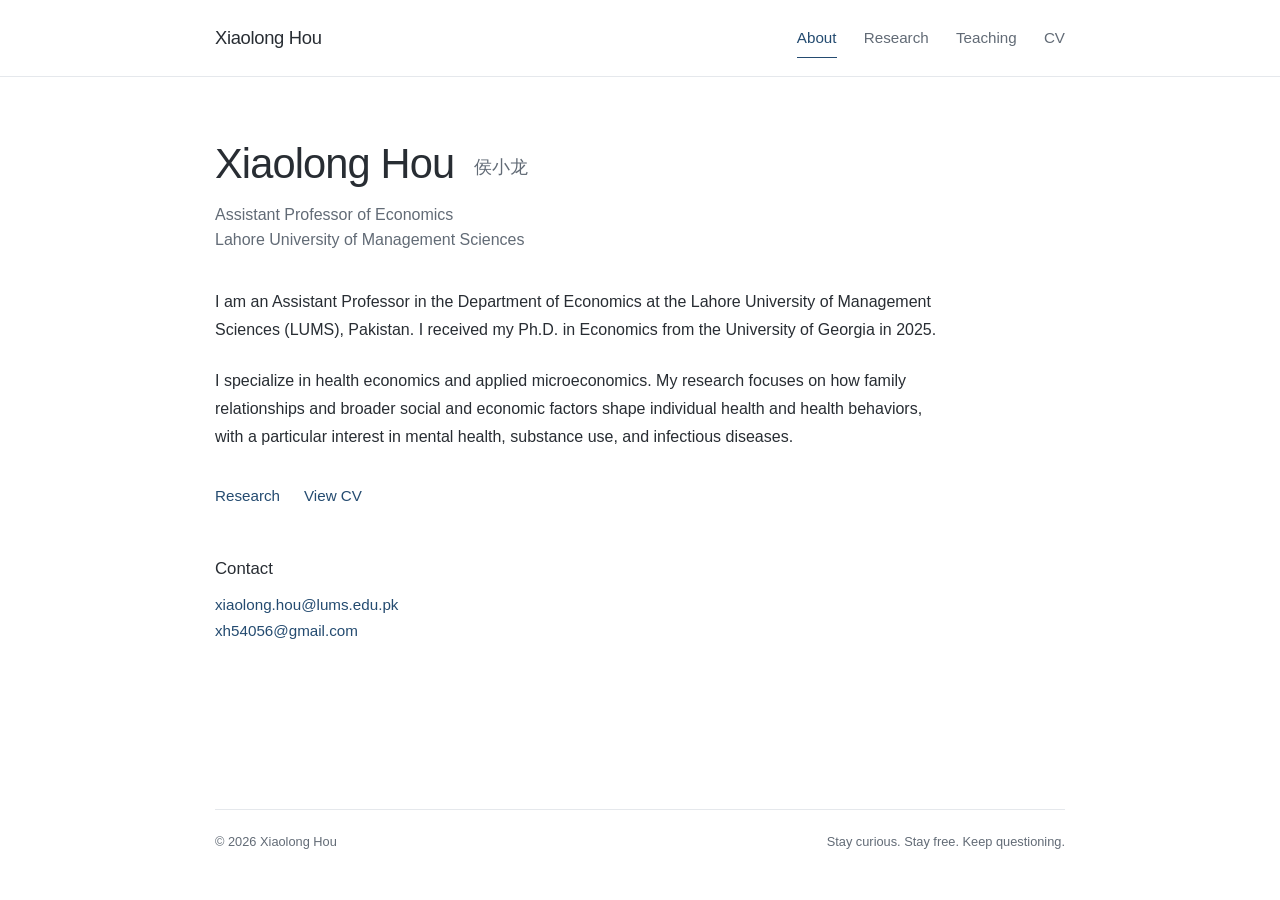
==== index.html @ 8ee2f8b4 "Build Xiaolong Hou’s academic website" ====
<!doctype html>
<html lang="en">
<head>
  <meta charset="utf-8">
  <meta name="viewport" content="width=device-width, initial-scale=1">
  <title>Xiaolong Hou | Economist</title>
  <meta name="description" content="Xiaolong Hou is an Assistant Professor of Economics at LUMS, specializing in health economics and applied microeconomics.">
  <meta name="theme-color" content="#244b70">
  <meta property="og:title" content="About · Xiaolong Hou">
  <meta property="og:description" content="Xiaolong Hou is an Assistant Professor of Economics at LUMS, specializing in health economics and applied microeconomics.">
  <meta property="og:type" content="website">
  <meta property="og:url" content="https://xiaolong-econ.github.io/">
  <link rel="canonical" href="https://xiaolong-econ.github.io/">
  <link rel="icon" href="favicon.svg" type="image/svg+xml">
  <link rel="stylesheet" href="style.css">
</head>
<body>
  <a class="skip-link" href="#main">Skip to content</a>
  <header class="site-header"><div class="header-inner"><a class="site-name" href="index.html">Xiaolong Hou</a><nav aria-label="Main navigation"><a href="index.html" aria-current="page">About</a><a href="research.html">Research</a><a href="teaching.html">Teaching</a><a href="cv.html">CV</a></nav></div></header>
  <main id="main"><div class="introduction"><h1>Xiaolong Hou <span class="chinese-name" lang="zh">侯小龙</span></h1><p class="affiliation">Assistant Professor of Economics<br>Lahore University of Management Sciences</p><div class="biography"><p>I am an Assistant Professor in the Department of Economics at the Lahore University of Management Sciences (LUMS), Pakistan. I received my Ph.D. in Economics from the University of Georgia in 2025.</p><p>I specialize in health economics and applied microeconomics. My research focuses on how family relationships and broader social and economic factors shape individual health and health behaviors, with a particular interest in mental health, substance use, and infectious diseases.</p></div><div class="contact"><a class="primary-link" href="research.html">Research</a><a href="https://drive.google.com/file/d/1KCq5QN32pjBqHBkf1d361Hj2jY85hS4-/view?usp=sharing">View CV</a></div><section class="contact-details" aria-labelledby="contact-title"><h2 id="contact-title">Contact</h2><p><a href="mailto:xiaolong.hou@lums.edu.pk">xiaolong.hou@lums.edu.pk</a><br><a href="mailto:xh54056@gmail.com">xh54056@gmail.com</a></p></section></div></main>
  <footer class="site-footer"><span>© 2026 Xiaolong Hou</span><span>Stay curious. Stay free. Keep questioning.</span></footer>
</body>
</html>
---- style.css ----
:root{color-scheme:light;--ink:#282d33;--muted:#626b76;--link:#244b70;--line:#e5e8ec;--paper:#fff;font-family:-apple-system,BlinkMacSystemFont,"Segoe UI",Roboto,"Helvetica Neue",Arial,sans-serif;font-size:16px}
*{box-sizing:border-box}body{margin:0;background:var(--paper);color:var(--ink);line-height:1.75}a{color:var(--link);text-decoration:none;text-underline-offset:4px}a:hover{text-decoration:underline}a:focus-visible,summary:focus-visible{outline:2px solid var(--link);outline-offset:5px}p{margin:0 0 1.25rem}h1,h2,h3,h4{line-height:1.4}h1{font-weight:400;font-size:2.6rem;letter-spacing:-.055rem;margin:0 0 .65rem}h2{font-size:1.35rem;font-weight:500;margin:0 0 1.4rem}h3,h4{font-size:1.05rem;font-weight:500;margin:0 0 .3rem}section{margin-top:3rem}main,.header-inner,.site-footer{width:min(850px,calc(100% - 64px));margin-inline:auto}.site-header{border-bottom:1px solid var(--line)}.header-inner{padding:1.2rem 0;display:flex;align-items:center;justify-content:space-between;gap:1.5rem;flex-wrap:wrap}.site-name{font-size:1.15rem;font-weight:500;color:var(--ink);letter-spacing:-.02rem}.site-header nav{display:flex;gap:1.7rem;flex-wrap:wrap}.site-header nav a{color:var(--muted);padding:.35rem 0;font-size:.95rem}.site-header nav a[aria-current="page"]{color:var(--link);box-shadow:0 1px var(--link)}main{padding:3.6rem 0 4.5rem;min-height:calc(100svh - 168px);overflow-wrap:anywhere}.introduction{max-width:735px}.chinese-name{display:inline-block;font-size:1.15rem;color:var(--muted);letter-spacing:0;margin-left:.6rem;vertical-align:middle}.affiliation{color:var(--muted);font-size:1rem;line-height:1.55;margin-bottom:2.2rem}.biography p{margin-bottom:1.4rem}.contact{display:flex;gap:1.5rem;flex-wrap:wrap;margin-top:2rem}.contact a{font-size:.95rem}.primary-link{font-weight:500}.contact-details{margin-top:3rem}.contact-details h2{font-size:1.05rem;margin-bottom:.7rem}.contact-details p{font-size:.95rem}.site-footer{padding:1.3rem 0 1.8rem;border-top:1px solid var(--line);display:flex;gap:1rem;justify-content:space-between;flex-wrap:wrap;color:var(--muted);font-size:.8rem}.page-intro{color:var(--muted);margin-bottom:2rem}.paper{margin-bottom:1.65rem;max-width:780px}.paper h3{font-size:1.025rem}.paper-authors,.paper-journal,.paper-links{font-size:.9rem;margin:.2rem 0;line-height:1.6}.paper-authors,.paper-journal{color:var(--muted)}.paper-journal{font-style:italic}.group-label{font-size:.9rem;color:var(--muted);margin:1.8rem 0 1.3rem}.institution{margin:1.75rem 0 1rem}.course,.award{margin-bottom:1.5rem}.course-meta{font-size:.9rem;color:var(--muted);margin:.3rem 0}.resource-links{display:flex;gap:.5rem 1.5rem;flex-wrap:wrap;font-size:.875rem;margin:.7rem 0}.ta-courses{margin:1.5rem 0}.ta-courses dt{font-weight:500;margin-top:1rem}.ta-courses dd{margin:0;color:var(--muted);font-size:.9rem}summary{color:var(--link);cursor:pointer;width:fit-content;padding:.35rem 0}.education{margin:0}.education>div{display:grid;grid-template-columns:minmax(0,1fr) auto;column-gap:1rem;padding:1.1rem 0;border-bottom:1px solid var(--line)}.education dt{font-weight:500}.education dd{margin:0}.degree-year{grid-column:2;grid-row:1;color:var(--muted);font-size:.95rem}.degree-school{grid-column:1 / -1;color:var(--muted);font-size:.9rem}.skip-link{position:absolute;left:1rem;top:-100px;background:var(--paper);padding:.5rem 1rem;border:1px solid var(--link);z-index:10}.skip-link:focus{top:1rem}
@media(max-width:600px){main,.header-inner,.site-footer{width:calc(100% - 40px)}.header-inner{gap:.4rem;padding:1rem 0}.site-header nav{gap:1.5rem;width:100%}.site-header nav a{padding:.6rem 0}main{padding:2.5rem 0 3.25rem}h1{font-size:2.1rem}.chinese-name{font-size:1rem;margin-left:.3rem}.site-footer{gap:.3rem}section{margin-top:2.5rem}.resource-links{display:block}.resource-links a{display:block;padding:.2rem 0}.contact-details a{overflow-wrap:anywhere}}
@media print{.site-header,.site-footer,.skip-link{display:none}main{width:100%;padding:0}a{color:inherit;text-decoration:underline}.paper,.course,.award,.education>div{break-inside:avoid}details{display:block}h2{break-after:avoid}}
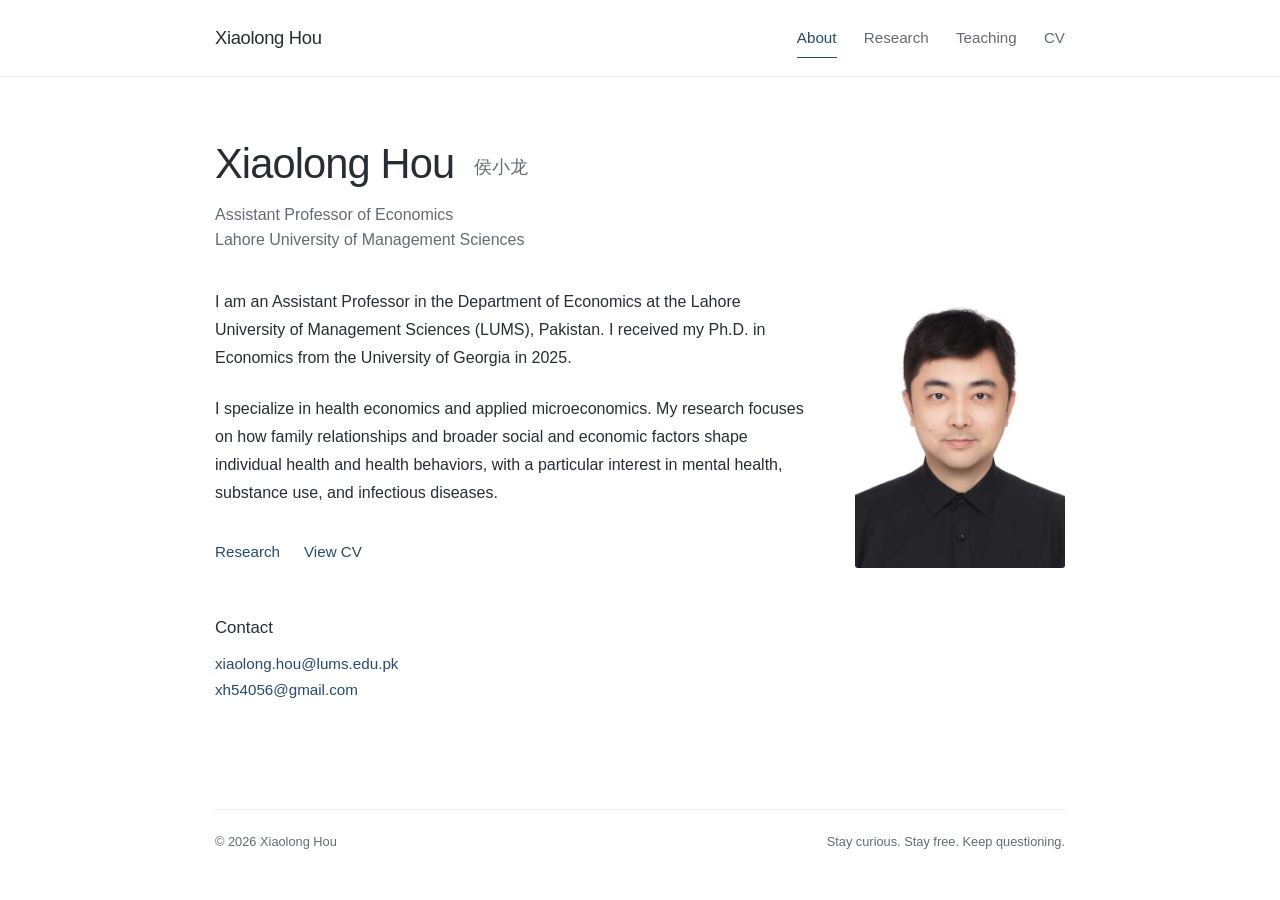
==== commit 14f9b058: "Add portrait and host CV on GitHub Pages" ====
--- a/index.html
+++ b/index.html
@@ -17,7 +17,24 @@
 <body>
   <a class="skip-link" href="#main">Skip to content</a>
   <header class="site-header"><div class="header-inner"><a class="site-name" href="index.html">Xiaolong Hou</a><nav aria-label="Main navigation"><a href="index.html" aria-current="page">About</a><a href="research.html">Research</a><a href="teaching.html">Teaching</a><a href="cv.html">CV</a></nav></div></header>
-  <main id="main"><div class="introduction"><h1>Xiaolong Hou <span class="chinese-name" lang="zh">侯小龙</span></h1><p class="affiliation">Assistant Professor of Economics<br>Lahore University of Management Sciences</p><div class="biography"><p>I am an Assistant Professor in the Department of Economics at the Lahore University of Management Sciences (LUMS), Pakistan. I received my Ph.D. in Economics from the University of Georgia in 2025.</p><p>I specialize in health economics and applied microeconomics. My research focuses on how family relationships and broader social and economic factors shape individual health and health behaviors, with a particular interest in mental health, substance use, and infectious diseases.</p></div><div class="contact"><a class="primary-link" href="research.html">Research</a><a href="https://drive.google.com/file/d/1KCq5QN32pjBqHBkf1d361Hj2jY85hS4-/view?usp=sharing">View CV</a></div><section class="contact-details" aria-labelledby="contact-title"><h2 id="contact-title">Contact</h2><p><a href="mailto:xiaolong.hou@lums.edu.pk">xiaolong.hou@lums.edu.pk</a><br><a href="mailto:xh54056@gmail.com">xh54056@gmail.com</a></p></section></div></main>
+  <main id="main">
+    <div class="introduction">
+      <h1>Xiaolong Hou <span class="chinese-name" lang="zh">侯小龙</span></h1>
+      <p class="affiliation">Assistant Professor of Economics<br>Lahore University of Management Sciences</p>
+      <div class="profile-layout">
+        <img class="profile-portrait" src="photo.jpeg" alt="Portrait of Xiaolong Hou" width="960" height="1280" fetchpriority="high">
+        <div class="biography">
+          <p>I am an Assistant Professor in the Department of Economics at the Lahore University of Management Sciences (LUMS), Pakistan. I received my Ph.D. in Economics from the University of Georgia in 2025.</p>
+          <p>I specialize in health economics and applied microeconomics. My research focuses on how family relationships and broader social and economic factors shape individual health and health behaviors, with a particular interest in mental health, substance use, and infectious diseases.</p>
+          <div class="contact"><a class="primary-link" href="research.html">Research</a><a href="CV.pdf">View CV</a></div>
+        </div>
+      </div>
+      <section class="contact-details" aria-labelledby="contact-title">
+        <h2 id="contact-title">Contact</h2>
+        <p><a href="mailto:xiaolong.hou@lums.edu.pk">xiaolong.hou@lums.edu.pk</a><br><a href="mailto:xh54056@gmail.com">xh54056@gmail.com</a></p>
+      </section>
+    </div>
+  </main>
   <footer class="site-footer"><span>© 2026 Xiaolong Hou</span><span>Stay curious. Stay free. Keep questioning.</span></footer>
 </body>
 </html>
--- a/style.css
+++ b/style.css
@@ -2,3 +2,11 @@
 *{box-sizing:border-box}body{margin:0;background:var(--paper);color:var(--ink);line-height:1.75}a{color:var(--link);text-decoration:none;text-underline-offset:4px}a:hover{text-decoration:underline}a:focus-visible,summary:focus-visible{outline:2px solid var(--link);outline-offset:5px}p{margin:0 0 1.25rem}h1,h2,h3,h4{line-height:1.4}h1{font-weight:400;font-size:2.6rem;letter-spacing:-.055rem;margin:0 0 .65rem}h2{font-size:1.35rem;font-weight:500;margin:0 0 1.4rem}h3,h4{font-size:1.05rem;font-weight:500;margin:0 0 .3rem}section{margin-top:3rem}main,.header-inner,.site-footer{width:min(850px,calc(100% - 64px));margin-inline:auto}.site-header{border-bottom:1px solid var(--line)}.header-inner{padding:1.2rem 0;display:flex;align-items:center;justify-content:space-between;gap:1.5rem;flex-wrap:wrap}.site-name{font-size:1.15rem;font-weight:500;color:var(--ink);letter-spacing:-.02rem}.site-header nav{display:flex;gap:1.7rem;flex-wrap:wrap}.site-header nav a{color:var(--muted);padding:.35rem 0;font-size:.95rem}.site-header nav a[aria-current="page"]{color:var(--link);box-shadow:0 1px var(--link)}main{padding:3.6rem 0 4.5rem;min-height:calc(100svh - 168px);overflow-wrap:anywhere}.introduction{max-width:735px}.chinese-name{display:inline-block;font-size:1.15rem;color:var(--muted);letter-spacing:0;margin-left:.6rem;vertical-align:middle}.affiliation{color:var(--muted);font-size:1rem;line-height:1.55;margin-bottom:2.2rem}.biography p{margin-bottom:1.4rem}.contact{display:flex;gap:1.5rem;flex-wrap:wrap;margin-top:2rem}.contact a{font-size:.95rem}.primary-link{font-weight:500}.contact-details{margin-top:3rem}.contact-details h2{font-size:1.05rem;margin-bottom:.7rem}.contact-details p{font-size:.95rem}.site-footer{padding:1.3rem 0 1.8rem;border-top:1px solid var(--line);display:flex;gap:1rem;justify-content:space-between;flex-wrap:wrap;color:var(--muted);font-size:.8rem}.page-intro{color:var(--muted);margin-bottom:2rem}.paper{margin-bottom:1.65rem;max-width:780px}.paper h3{font-size:1.025rem}.paper-authors,.paper-journal,.paper-links{font-size:.9rem;margin:.2rem 0;line-height:1.6}.paper-authors,.paper-journal{color:var(--muted)}.paper-journal{font-style:italic}.group-label{font-size:.9rem;color:var(--muted);margin:1.8rem 0 1.3rem}.institution{margin:1.75rem 0 1rem}.course,.award{margin-bottom:1.5rem}.course-meta{font-size:.9rem;color:var(--muted);margin:.3rem 0}.resource-links{display:flex;gap:.5rem 1.5rem;flex-wrap:wrap;font-size:.875rem;margin:.7rem 0}.ta-courses{margin:1.5rem 0}.ta-courses dt{font-weight:500;margin-top:1rem}.ta-courses dd{margin:0;color:var(--muted);font-size:.9rem}summary{color:var(--link);cursor:pointer;width:fit-content;padding:.35rem 0}.education{margin:0}.education>div{display:grid;grid-template-columns:minmax(0,1fr) auto;column-gap:1rem;padding:1.1rem 0;border-bottom:1px solid var(--line)}.education dt{font-weight:500}.education dd{margin:0}.degree-year{grid-column:2;grid-row:1;color:var(--muted);font-size:.95rem}.degree-school{grid-column:1 / -1;color:var(--muted);font-size:.9rem}.skip-link{position:absolute;left:1rem;top:-100px;background:var(--paper);padding:.5rem 1rem;border:1px solid var(--link);z-index:10}.skip-link:focus{top:1rem}
 @media(max-width:600px){main,.header-inner,.site-footer{width:calc(100% - 40px)}.header-inner{gap:.4rem;padding:1rem 0}.site-header nav{gap:1.5rem;width:100%}.site-header nav a{padding:.6rem 0}main{padding:2.5rem 0 3.25rem}h1{font-size:2.1rem}.chinese-name{font-size:1rem;margin-left:.3rem}.site-footer{gap:.3rem}section{margin-top:2.5rem}.resource-links{display:block}.resource-links a{display:block;padding:.2rem 0}.contact-details a{overflow-wrap:anywhere}}
 @media print{.site-header,.site-footer,.skip-link{display:none}main{width:100%;padding:0}a{color:inherit;text-decoration:underline}.paper,.course,.award,.education>div{break-inside:avoid}details{display:block}h2{break-after:avoid}}
+
+.introduction{max-width:none}
+.profile-layout{display:grid;grid-template-columns:minmax(0,1fr) 210px;gap:2.5rem;align-items:start}
+.profile-portrait{grid-column:2;grid-row:1;display:block;width:100%;height:auto;border-radius:3px}
+.profile-layout .biography{grid-column:1;grid-row:1}
+.profile-layout .biography>p:last-of-type{margin-bottom:0}
+@media(max-width:700px){.profile-layout{grid-template-columns:1fr;gap:1.75rem}.profile-portrait{grid-column:1;grid-row:1;width:140px}.profile-layout .biography{grid-column:1;grid-row:2}}
+@media print{.profile-portrait{width:150px}.profile-layout{grid-template-columns:minmax(0,1fr) 150px;gap:1.5rem}}
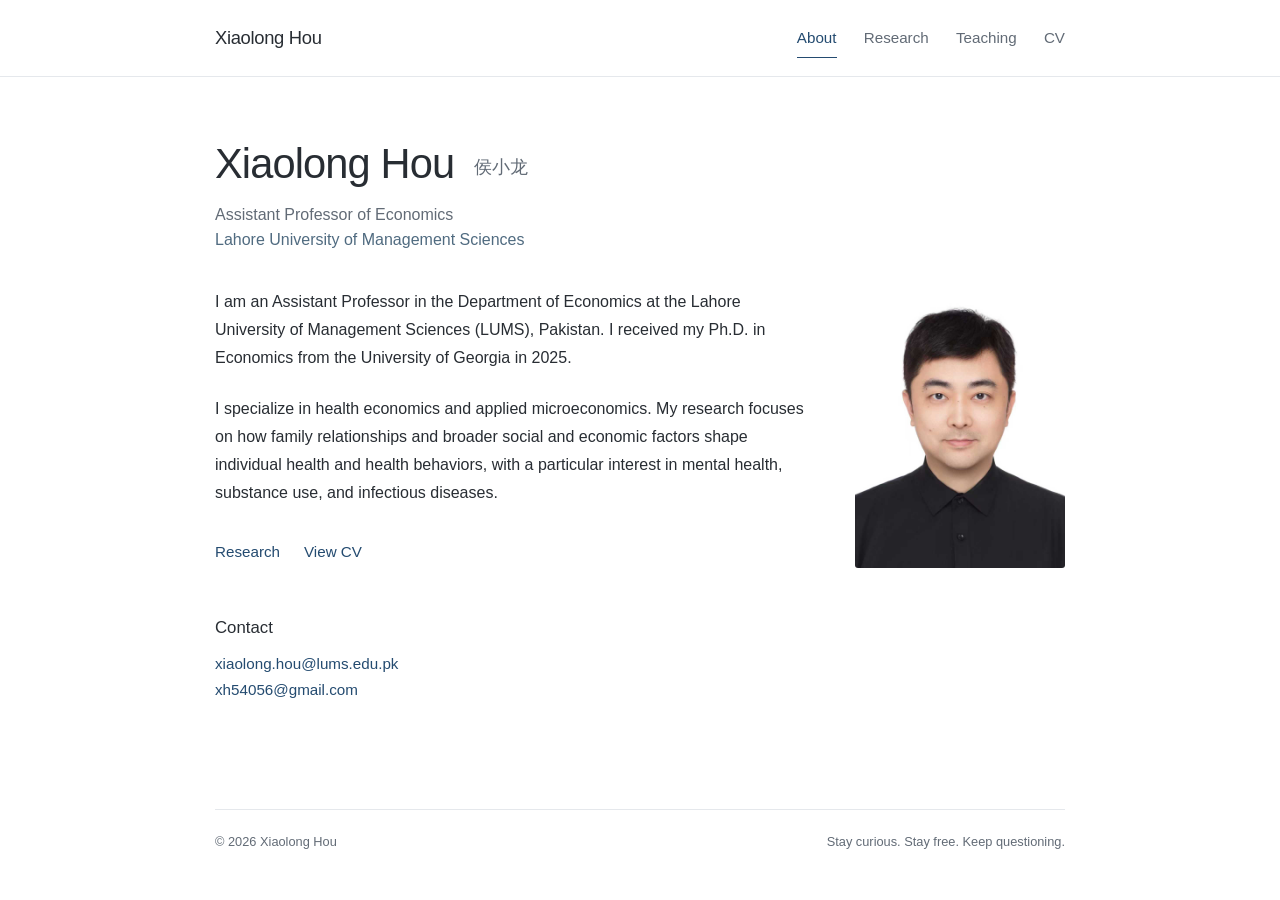
==== commit bee3f666: "Refine color hierarchy across the academic website" ====
--- a/index.html
+++ b/index.html
@@ -12,7 +12,7 @@
   <meta property="og:url" content="https://xiaolong-econ.github.io/">
   <link rel="canonical" href="https://xiaolong-econ.github.io/">
   <link rel="icon" href="favicon.svg" type="image/svg+xml">
-  <link rel="stylesheet" href="style.css">
+  <link rel="stylesheet" href="style.css?v=20261005-hierarchy">
 </head>
 <body>
   <a class="skip-link" href="#main">Skip to content</a>
@@ -20,7 +20,7 @@
   <main id="main">
     <div class="introduction">
       <h1>Xiaolong Hou <span class="chinese-name" lang="zh">侯小龙</span></h1>
-      <p class="affiliation">Assistant Professor of Economics<br>Lahore University of Management Sciences</p>
+      <p class="affiliation">Assistant Professor of Economics<br><span class="institution-name">Lahore University of Management Sciences</span></p>
       <div class="profile-layout">
         <img class="profile-portrait" src="photo.jpeg" alt="Portrait of Xiaolong Hou" width="960" height="1280" fetchpriority="high">
         <div class="biography">
--- a/style.css
+++ b/style.css
@@ -1,5 +1,5 @@
-:root{color-scheme:light;--ink:#282d33;--muted:#626b76;--link:#244b70;--line:#e5e8ec;--paper:#fff;font-family:-apple-system,BlinkMacSystemFont,"Segoe UI",Roboto,"Helvetica Neue",Arial,sans-serif;font-size:16px}
-*{box-sizing:border-box}body{margin:0;background:var(--paper);color:var(--ink);line-height:1.75}a{color:var(--link);text-decoration:none;text-underline-offset:4px}a:hover{text-decoration:underline}a:focus-visible,summary:focus-visible{outline:2px solid var(--link);outline-offset:5px}p{margin:0 0 1.25rem}h1,h2,h3,h4{line-height:1.4}h1{font-weight:400;font-size:2.6rem;letter-spacing:-.055rem;margin:0 0 .65rem}h2{font-size:1.35rem;font-weight:500;margin:0 0 1.4rem}h3,h4{font-size:1.05rem;font-weight:500;margin:0 0 .3rem}section{margin-top:3rem}main,.header-inner,.site-footer{width:min(850px,calc(100% - 64px));margin-inline:auto}.site-header{border-bottom:1px solid var(--line)}.header-inner{padding:1.2rem 0;display:flex;align-items:center;justify-content:space-between;gap:1.5rem;flex-wrap:wrap}.site-name{font-size:1.15rem;font-weight:500;color:var(--ink);letter-spacing:-.02rem}.site-header nav{display:flex;gap:1.7rem;flex-wrap:wrap}.site-header nav a{color:var(--muted);padding:.35rem 0;font-size:.95rem}.site-header nav a[aria-current="page"]{color:var(--link);box-shadow:0 1px var(--link)}main{padding:3.6rem 0 4.5rem;min-height:calc(100svh - 168px);overflow-wrap:anywhere}.introduction{max-width:735px}.chinese-name{display:inline-block;font-size:1.15rem;color:var(--muted);letter-spacing:0;margin-left:.6rem;vertical-align:middle}.affiliation{color:var(--muted);font-size:1rem;line-height:1.55;margin-bottom:2.2rem}.biography p{margin-bottom:1.4rem}.contact{display:flex;gap:1.5rem;flex-wrap:wrap;margin-top:2rem}.contact a{font-size:.95rem}.primary-link{font-weight:500}.contact-details{margin-top:3rem}.contact-details h2{font-size:1.05rem;margin-bottom:.7rem}.contact-details p{font-size:.95rem}.site-footer{padding:1.3rem 0 1.8rem;border-top:1px solid var(--line);display:flex;gap:1rem;justify-content:space-between;flex-wrap:wrap;color:var(--muted);font-size:.8rem}.page-intro{color:var(--muted);margin-bottom:2rem}.paper{margin-bottom:1.65rem;max-width:780px}.paper h3{font-size:1.025rem}.paper-authors,.paper-journal,.paper-links{font-size:.9rem;margin:.2rem 0;line-height:1.6}.paper-authors,.paper-journal{color:var(--muted)}.paper-journal{font-style:italic}.group-label{font-size:.9rem;color:var(--muted);margin:1.8rem 0 1.3rem}.institution{margin:1.75rem 0 1rem}.course,.award{margin-bottom:1.5rem}.course-meta{font-size:.9rem;color:var(--muted);margin:.3rem 0}.resource-links{display:flex;gap:.5rem 1.5rem;flex-wrap:wrap;font-size:.875rem;margin:.7rem 0}.ta-courses{margin:1.5rem 0}.ta-courses dt{font-weight:500;margin-top:1rem}.ta-courses dd{margin:0;color:var(--muted);font-size:.9rem}summary{color:var(--link);cursor:pointer;width:fit-content;padding:.35rem 0}.education{margin:0}.education>div{display:grid;grid-template-columns:minmax(0,1fr) auto;column-gap:1rem;padding:1.1rem 0;border-bottom:1px solid var(--line)}.education dt{font-weight:500}.education dd{margin:0}.degree-year{grid-column:2;grid-row:1;color:var(--muted);font-size:.95rem}.degree-school{grid-column:1 / -1;color:var(--muted);font-size:.9rem}.skip-link{position:absolute;left:1rem;top:-100px;background:var(--paper);padding:.5rem 1rem;border:1px solid var(--link);z-index:10}.skip-link:focus{top:1rem}
+:root{color-scheme:light;--ink:#282d33;--muted:#626b76;--link:#244b70;--context:#506b80;--line:#e5e8ec;--paper:#fff;font-family:-apple-system,BlinkMacSystemFont,"Segoe UI",Roboto,"Helvetica Neue",Arial,sans-serif;font-size:16px}
+*{box-sizing:border-box}body{margin:0;background:var(--paper);color:var(--ink);line-height:1.75}a{color:var(--link);text-decoration:none;text-underline-offset:4px}a:hover{text-decoration:underline}a:focus-visible,summary:focus-visible{outline:2px solid var(--link);outline-offset:5px}p{margin:0 0 1.25rem}h1,h2,h3,h4{line-height:1.4}h1{font-weight:400;font-size:2.6rem;letter-spacing:-.055rem;margin:0 0 .65rem}h2{font-size:1.35rem;font-weight:500;margin:0 0 1.4rem}h3,h4{font-size:1.05rem;font-weight:500;margin:0 0 .3rem}section{margin-top:3rem}main,.header-inner,.site-footer{width:min(850px,calc(100% - 64px));margin-inline:auto}.site-header{border-bottom:1px solid var(--line)}.header-inner{padding:1.2rem 0;display:flex;align-items:center;justify-content:space-between;gap:1.5rem;flex-wrap:wrap}.site-name{font-size:1.15rem;font-weight:500;color:var(--ink);letter-spacing:-.02rem}.site-header nav{display:flex;gap:1.7rem;flex-wrap:wrap}.site-header nav a{color:var(--muted);padding:.35rem 0;font-size:.95rem}.site-header nav a[aria-current="page"]{color:var(--link);box-shadow:0 1px var(--link)}main{padding:3.6rem 0 4.5rem;min-height:calc(100svh - 168px);overflow-wrap:anywhere}.introduction{max-width:735px}.chinese-name{display:inline-block;font-size:1.15rem;color:var(--muted);letter-spacing:0;margin-left:.6rem;vertical-align:middle}.affiliation{color:var(--muted);font-size:1rem;line-height:1.55;margin-bottom:2.2rem}.biography p{margin-bottom:1.4rem}.contact{display:flex;gap:1.5rem;flex-wrap:wrap;margin-top:2rem}.contact a{font-size:.95rem}.primary-link{font-weight:500}.contact-details{margin-top:3rem}.contact-details h2{font-size:1.05rem;margin-bottom:.7rem}.contact-details p{font-size:.95rem}.site-footer{padding:1.3rem 0 1.8rem;border-top:1px solid var(--line);display:flex;gap:1rem;justify-content:space-between;flex-wrap:wrap;color:var(--muted);font-size:.8rem}.page-intro{color:var(--muted);margin-bottom:2rem}.paper{margin-bottom:1.65rem;max-width:780px}.paper h3{font-size:1.025rem}.paper-authors,.paper-journal,.paper-links{font-size:.9rem;margin:.2rem 0;line-height:1.6}.paper-authors,.paper-journal{color:var(--muted)}.paper-journal{font-style:italic;color:var(--context)}.group-label{font-size:.9rem;color:var(--context);margin:1.8rem 0 1.3rem}.institution{margin:1.75rem 0 1rem;color:var(--context)}.institution-name{color:var(--context)}.course,.award{margin-bottom:1.5rem}.course-meta{font-size:.9rem;color:var(--muted);margin:.3rem 0}.resource-links{display:flex;gap:.5rem 1.5rem;flex-wrap:wrap;font-size:.875rem;margin:.7rem 0}.ta-courses{margin:1.5rem 0}.ta-courses dt{font-weight:500;margin-top:1rem}.ta-courses dd{margin:0;color:var(--muted);font-size:.9rem}summary{color:var(--link);cursor:pointer;width:fit-content;padding:.35rem 0}.education{margin:0}.education>div{display:grid;grid-template-columns:minmax(0,1fr) auto;column-gap:1rem;padding:1.1rem 0;border-bottom:1px solid var(--line)}.education dt{font-weight:500}.education dd{margin:0}.degree-year{grid-column:2;grid-row:1;color:var(--muted);font-size:.95rem}.degree-school{grid-column:1 / -1;color:var(--context);font-size:.9rem}.skip-link{position:absolute;left:1rem;top:-100px;background:var(--paper);padding:.5rem 1rem;border:1px solid var(--link);z-index:10}.skip-link:focus{top:1rem}
 @media(max-width:600px){main,.header-inner,.site-footer{width:calc(100% - 40px)}.header-inner{gap:.4rem;padding:1rem 0}.site-header nav{gap:1.5rem;width:100%}.site-header nav a{padding:.6rem 0}main{padding:2.5rem 0 3.25rem}h1{font-size:2.1rem}.chinese-name{font-size:1rem;margin-left:.3rem}.site-footer{gap:.3rem}section{margin-top:2.5rem}.resource-links{display:block}.resource-links a{display:block;padding:.2rem 0}.contact-details a{overflow-wrap:anywhere}}
 @media print{.site-header,.site-footer,.skip-link{display:none}main{width:100%;padding:0}a{color:inherit;text-decoration:underline}.paper,.course,.award,.education>div{break-inside:avoid}details{display:block}h2{break-after:avoid}}
 
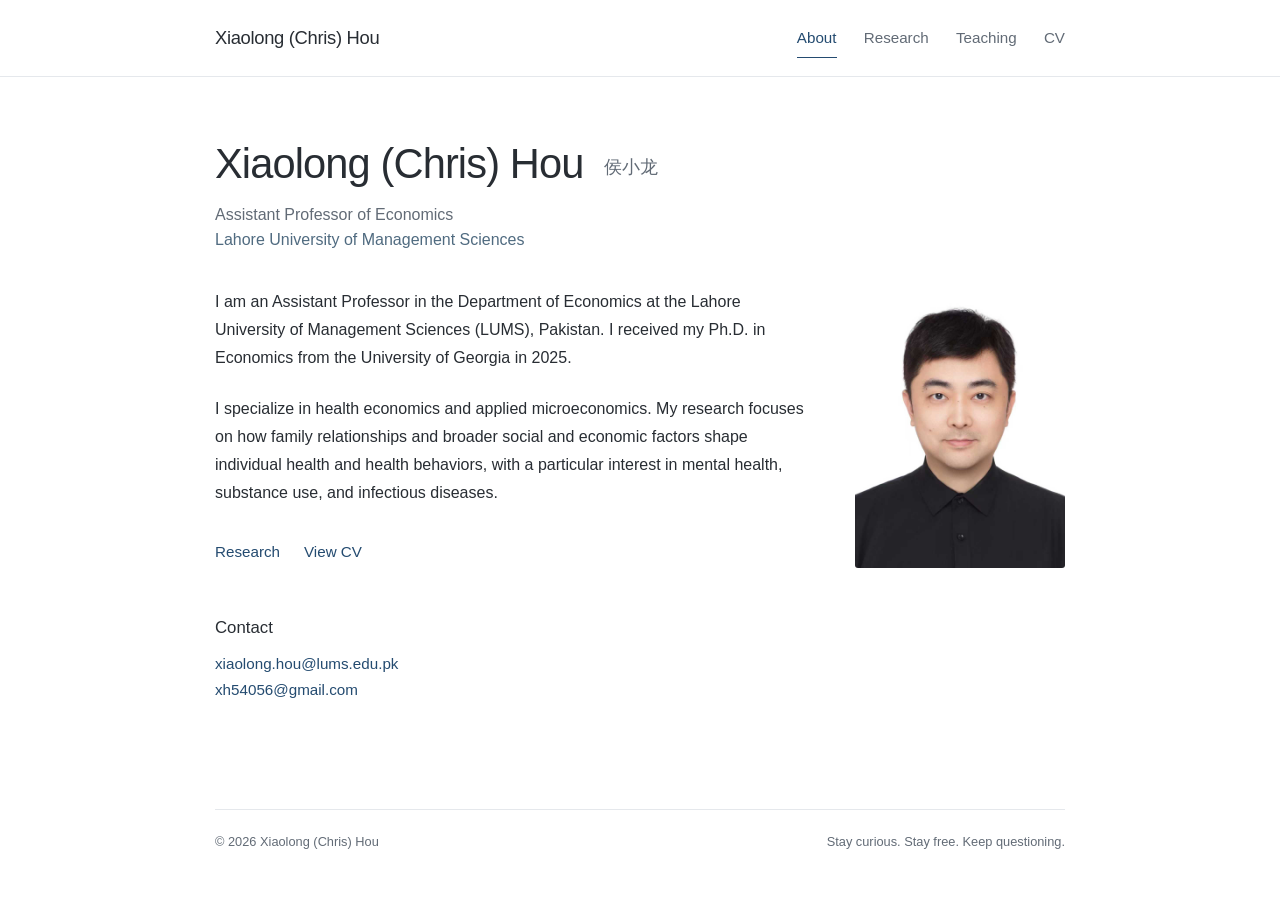
==== commit a0d9373b: "Update website name to Xiaolong (Chris) Hou" ====
--- a/index.html
+++ b/index.html
@@ -3,11 +3,11 @@
 <head>
   <meta charset="utf-8">
   <meta name="viewport" content="width=device-width, initial-scale=1">
-  <title>Xiaolong Hou | Economist</title>
-  <meta name="description" content="Xiaolong Hou is an Assistant Professor of Economics at LUMS, specializing in health economics and applied microeconomics.">
+  <title>Xiaolong (Chris) Hou | Economist</title>
+  <meta name="description" content="Xiaolong (Chris) Hou is an Assistant Professor of Economics at LUMS, specializing in health economics and applied microeconomics.">
   <meta name="theme-color" content="#244b70">
-  <meta property="og:title" content="About · Xiaolong Hou">
-  <meta property="og:description" content="Xiaolong Hou is an Assistant Professor of Economics at LUMS, specializing in health economics and applied microeconomics.">
+  <meta property="og:title" content="About · Xiaolong (Chris) Hou">
+  <meta property="og:description" content="Xiaolong (Chris) Hou is an Assistant Professor of Economics at LUMS, specializing in health economics and applied microeconomics.">
   <meta property="og:type" content="website">
   <meta property="og:url" content="https://xiaolong-econ.github.io/">
   <link rel="canonical" href="https://xiaolong-econ.github.io/">
@@ -16,13 +16,13 @@
 </head>
 <body>
   <a class="skip-link" href="#main">Skip to content</a>
-  <header class="site-header"><div class="header-inner"><a class="site-name" href="index.html">Xiaolong Hou</a><nav aria-label="Main navigation"><a href="index.html" aria-current="page">About</a><a href="research.html">Research</a><a href="teaching.html">Teaching</a><a href="cv.html">CV</a></nav></div></header>
+  <header class="site-header"><div class="header-inner"><a class="site-name" href="index.html">Xiaolong (Chris) Hou</a><nav aria-label="Main navigation"><a href="index.html" aria-current="page">About</a><a href="research.html">Research</a><a href="teaching.html">Teaching</a><a href="cv.html">CV</a></nav></div></header>
   <main id="main">
     <div class="introduction">
-      <h1>Xiaolong Hou <span class="chinese-name" lang="zh">侯小龙</span></h1>
+      <h1>Xiaolong (Chris) Hou <span class="chinese-name" lang="zh">侯小龙</span></h1>
       <p class="affiliation">Assistant Professor of Economics<br><span class="institution-name">Lahore University of Management Sciences</span></p>
       <div class="profile-layout">
-        <img class="profile-portrait" src="photo.jpeg" alt="Portrait of Xiaolong Hou" width="960" height="1280" fetchpriority="high">
+        <img class="profile-portrait" src="photo.jpeg" alt="Portrait of Xiaolong (Chris) Hou" width="960" height="1280" fetchpriority="high">
         <div class="biography">
           <p>I am an Assistant Professor in the Department of Economics at the Lahore University of Management Sciences (LUMS), Pakistan. I received my Ph.D. in Economics from the University of Georgia in 2025.</p>
           <p>I specialize in health economics and applied microeconomics. My research focuses on how family relationships and broader social and economic factors shape individual health and health behaviors, with a particular interest in mental health, substance use, and infectious diseases.</p>
@@ -35,6 +35,6 @@
       </section>
     </div>
   </main>
-  <footer class="site-footer"><span>© 2026 Xiaolong Hou</span><span>Stay curious. Stay free. Keep questioning.</span></footer>
+  <footer class="site-footer"><span>© 2026 Xiaolong (Chris) Hou</span><span>Stay curious. Stay free. Keep questioning.</span></footer>
 </body>
 </html>
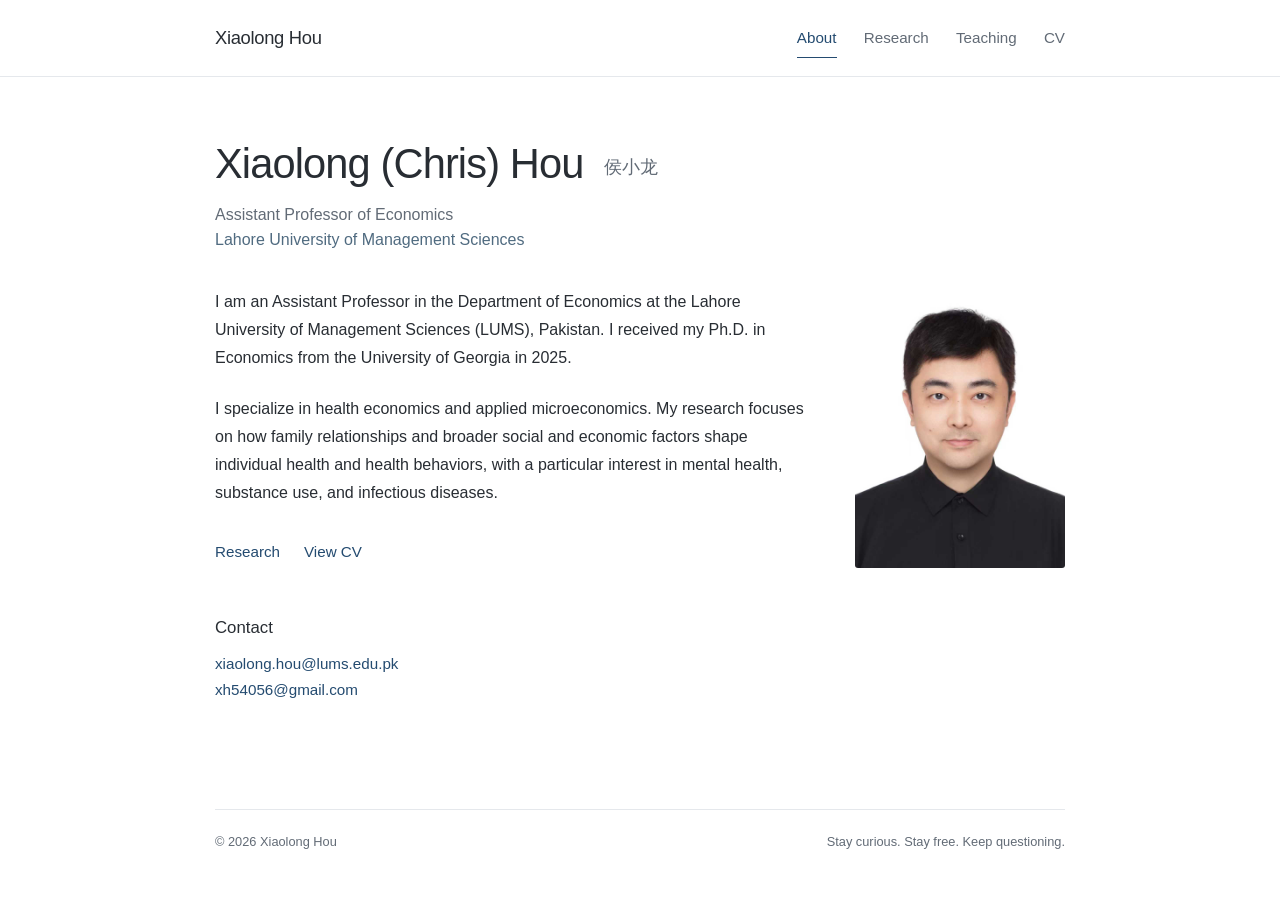
==== commit ce078bfc: "Limit Chris to the homepage name heading" ====
--- a/index.html
+++ b/index.html
@@ -3,11 +3,11 @@
 <head>
   <meta charset="utf-8">
   <meta name="viewport" content="width=device-width, initial-scale=1">
-  <title>Xiaolong (Chris) Hou | Economist</title>
-  <meta name="description" content="Xiaolong (Chris) Hou is an Assistant Professor of Economics at LUMS, specializing in health economics and applied microeconomics.">
+  <title>Xiaolong Hou | Economist</title>
+  <meta name="description" content="Xiaolong Hou is an Assistant Professor of Economics at LUMS, specializing in health economics and applied microeconomics.">
   <meta name="theme-color" content="#244b70">
-  <meta property="og:title" content="About · Xiaolong (Chris) Hou">
-  <meta property="og:description" content="Xiaolong (Chris) Hou is an Assistant Professor of Economics at LUMS, specializing in health economics and applied microeconomics.">
+  <meta property="og:title" content="About · Xiaolong Hou">
+  <meta property="og:description" content="Xiaolong Hou is an Assistant Professor of Economics at LUMS, specializing in health economics and applied microeconomics.">
   <meta property="og:type" content="website">
   <meta property="og:url" content="https://xiaolong-econ.github.io/">
   <link rel="canonical" href="https://xiaolong-econ.github.io/">
@@ -16,13 +16,13 @@
 </head>
 <body>
   <a class="skip-link" href="#main">Skip to content</a>
-  <header class="site-header"><div class="header-inner"><a class="site-name" href="index.html">Xiaolong (Chris) Hou</a><nav aria-label="Main navigation"><a href="index.html" aria-current="page">About</a><a href="research.html">Research</a><a href="teaching.html">Teaching</a><a href="cv.html">CV</a></nav></div></header>
+  <header class="site-header"><div class="header-inner"><a class="site-name" href="index.html">Xiaolong Hou</a><nav aria-label="Main navigation"><a href="index.html" aria-current="page">About</a><a href="research.html">Research</a><a href="teaching.html">Teaching</a><a href="cv.html">CV</a></nav></div></header>
   <main id="main">
     <div class="introduction">
       <h1>Xiaolong (Chris) Hou <span class="chinese-name" lang="zh">侯小龙</span></h1>
       <p class="affiliation">Assistant Professor of Economics<br><span class="institution-name">Lahore University of Management Sciences</span></p>
       <div class="profile-layout">
-        <img class="profile-portrait" src="photo.jpeg" alt="Portrait of Xiaolong (Chris) Hou" width="960" height="1280" fetchpriority="high">
+        <img class="profile-portrait" src="photo.jpeg" alt="Portrait of Xiaolong Hou" width="960" height="1280" fetchpriority="high">
         <div class="biography">
           <p>I am an Assistant Professor in the Department of Economics at the Lahore University of Management Sciences (LUMS), Pakistan. I received my Ph.D. in Economics from the University of Georgia in 2025.</p>
           <p>I specialize in health economics and applied microeconomics. My research focuses on how family relationships and broader social and economic factors shape individual health and health behaviors, with a particular interest in mental health, substance use, and infectious diseases.</p>
@@ -35,6 +35,6 @@
       </section>
     </div>
   </main>
-  <footer class="site-footer"><span>© 2026 Xiaolong (Chris) Hou</span><span>Stay curious. Stay free. Keep questioning.</span></footer>
+  <footer class="site-footer"><span>© 2026 Xiaolong Hou</span><span>Stay curious. Stay free. Keep questioning.</span></footer>
 </body>
 </html>
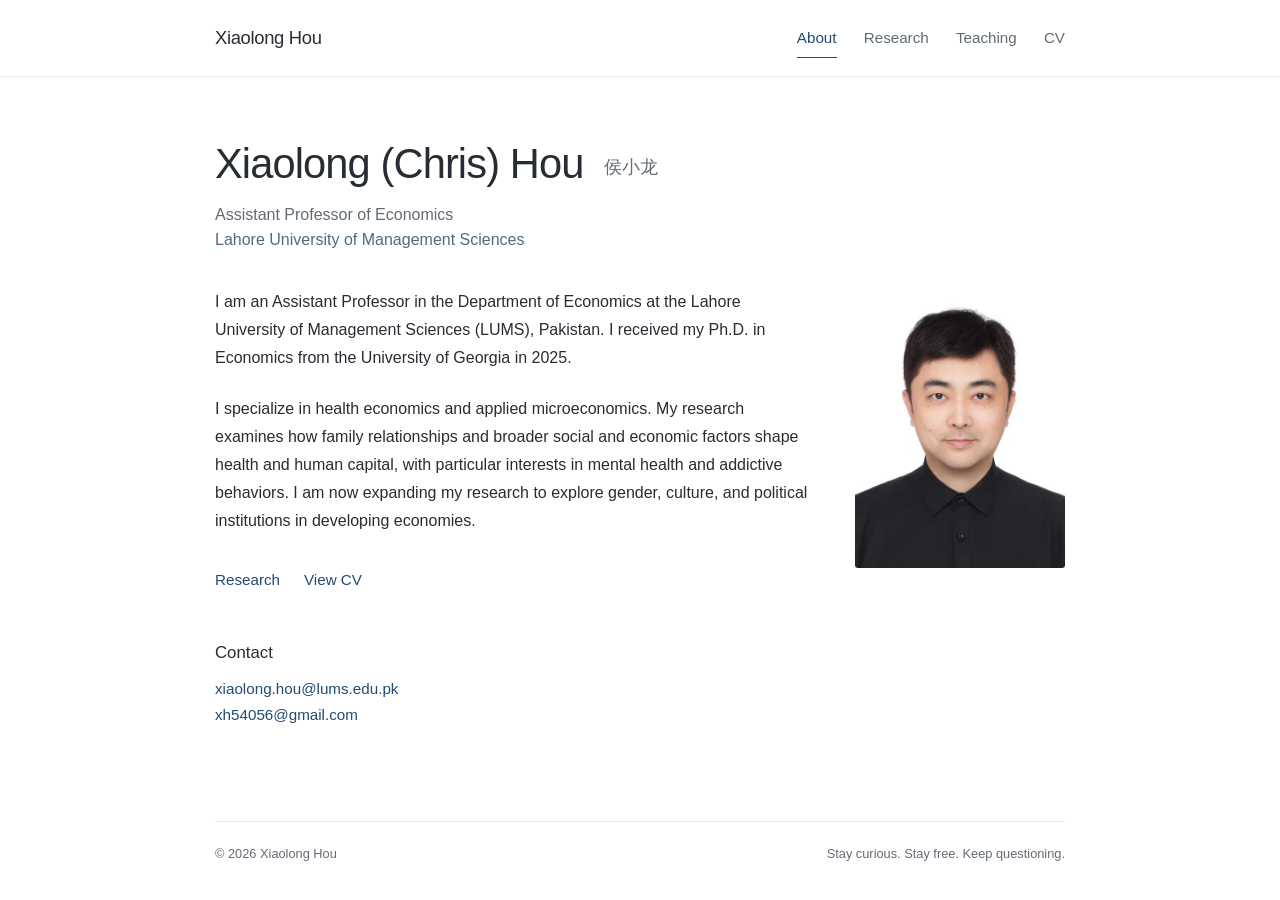
==== commit 880ef83d: "Update homepage research introduction" ====
--- a/index.html
+++ b/index.html
@@ -25,7 +25,7 @@
         <img class="profile-portrait" src="photo.jpeg" alt="Portrait of Xiaolong Hou" width="960" height="1280" fetchpriority="high">
         <div class="biography">
           <p>I am an Assistant Professor in the Department of Economics at the Lahore University of Management Sciences (LUMS), Pakistan. I received my Ph.D. in Economics from the University of Georgia in 2025.</p>
-          <p>I specialize in health economics and applied microeconomics. My research focuses on how family relationships and broader social and economic factors shape individual health and health behaviors, with a particular interest in mental health, substance use, and infectious diseases.</p>
+          <p>I specialize in health economics and applied microeconomics. My research examines how family relationships and broader social and economic factors shape health and human capital, with particular interests in mental health and addictive behaviors. I am now expanding my research to explore gender, culture, and political institutions in developing economies.</p>
           <div class="contact"><a class="primary-link" href="research.html">Research</a><a href="CV.pdf">View CV</a></div>
         </div>
       </div>
--- a/style.css
+++ b/style.css
@@ -10,3 +10,18 @@
 .profile-layout .biography>p:last-of-type{margin-bottom:0}
 @media(max-width:700px){.profile-layout{grid-template-columns:1fr;gap:1.75rem}.profile-portrait{grid-column:1;grid-row:1;width:140px}.profile-layout .biography{grid-column:1;grid-row:2}}
 @media print{.profile-portrait{width:150px}.profile-layout{grid-template-columns:minmax(0,1fr) 150px;gap:1.5rem}}
+
+.research-page>section{margin-top:3.25rem;padding-top:1.5rem;border-top:1px solid var(--line)}
+.research-page>section>h2{margin:0 0 1.5rem;padding:.75rem 1rem;background:#f2f6f9;color:var(--context)}
+.research-page .paper:last-child{margin-bottom:0}
+.research-page .publication-group{margin-top:1.5rem}
+.research-page .publication-group+.publication-group{margin-top:2rem;padding-top:1.5rem;border-top:1px solid var(--line)}
+.publication-group-heading{display:flex;align-items:baseline;flex-wrap:wrap;gap:.25rem 1rem;margin-bottom:1.1rem}
+.publication-group-heading>.group-label{margin:0;font-size:.95rem;font-weight:600}
+.publication-group .paper h4{font-size:1.025rem}
+.paper-authors strong{font-weight:600;color:var(--ink)}
+.author-with-role{display:inline-block}
+.authorship-key{margin:0;font-size:.825rem;line-height:1.6;color:var(--muted)}
+.authorship-marker{margin-left:.1em;font-size:.75em;line-height:0;color:var(--context)}
+@media(max-width:600px){.research-page>section{margin-top:2.5rem;padding-top:1.25rem}.research-page>section>h2{padding:.7rem .9rem}}
+@media print{.research-page>section>h2{background:none;padding:0;color:inherit}}
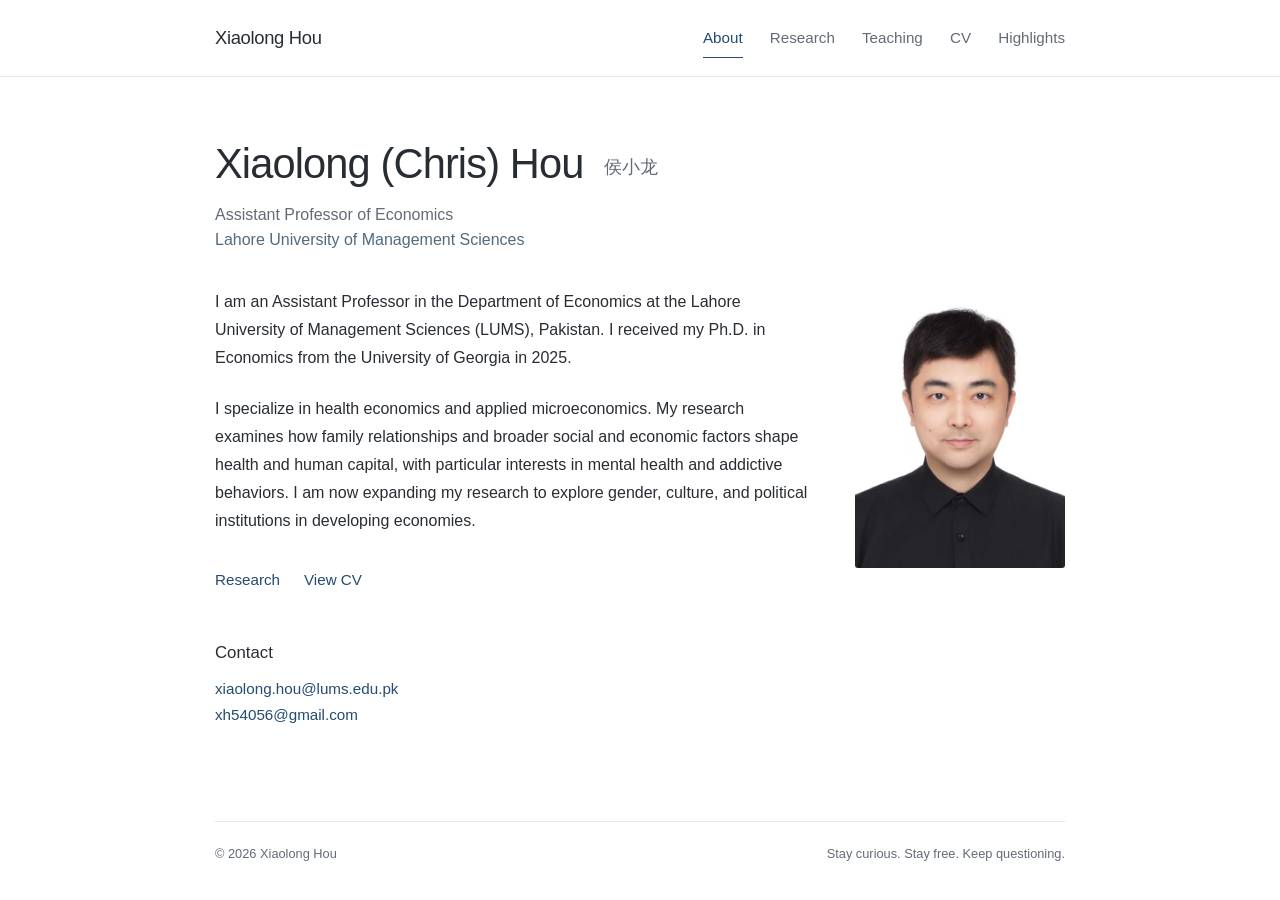
==== commit f0e3931f: "Add Highlights beside CV on homepage" ====
--- a/index.html
+++ b/index.html
@@ -12,11 +12,11 @@
   <meta property="og:url" content="https://xiaolong-econ.github.io/">
   <link rel="canonical" href="https://xiaolong-econ.github.io/">
   <link rel="icon" href="favicon.svg" type="image/svg+xml">
-  <link rel="stylesheet" href="style.css?v=20261005-hierarchy">
+  <link rel="stylesheet" href="style.css?v=20261016-highlights">
 </head>
 <body>
   <a class="skip-link" href="#main">Skip to content</a>
-  <header class="site-header"><div class="header-inner"><a class="site-name" href="index.html">Xiaolong Hou</a><nav aria-label="Main navigation"><a href="index.html" aria-current="page">About</a><a href="research.html">Research</a><a href="teaching.html">Teaching</a><a href="cv.html">CV</a></nav></div></header>
+  <header class="site-header"><div class="header-inner"><a class="site-name" href="index.html">Xiaolong Hou</a><nav aria-label="Main navigation"><a href="index.html" aria-current="page">About</a><a href="research.html">Research</a><a href="teaching.html">Teaching</a><a href="cv.html">CV</a><a href="highlights.html">Highlights</a></nav></div></header>
   <main id="main">
     <div class="introduction">
       <h1>Xiaolong (Chris) Hou <span class="chinese-name" lang="zh">侯小龙</span></h1>
--- a/style.css
+++ b/style.css
@@ -1,3 +1,35 @@
+:root{color-scheme:light;--ink:#282d33;--muted:#626b76;--link:#244b70;--context:#506b80;--line:#e5e8ec;--paper:#fff;font-family:-apple-system,BlinkMacSystemFont,"Segoe UI",Roboto,"Helvetica Neue",Arial,sans-serif;font-size:16px}
+*{box-sizing:border-box}body{margin:0;background:var(--paper);color:var(--ink);line-height:1.75}a{color:var(--link);text-decoration:none;text-underline-offset:4px}a:hover{text-decoration:underline}a:focus-visible,summary:focus-visible{outline:2px solid var(--link);outline-offset:5px}p{margin:0 0 1.25rem}h1,h2,h3,h4{line-height:1.4}h1{font-weight:400;font-size:2.6rem;letter-spacing:-.055rem;margin:0 0 .65rem}h2{font-size:1.35rem;font-weight:500;margin:0 0 1.4rem}h3,h4{font-size:1.05rem;font-weight:500;margin:0 0 .3rem}section{margin-top:3rem}main,.header-inner,.site-footer{width:min(850px,calc(100% - 64px));margin-inline:auto}.site-header{border-bottom:1px solid var(--line)}.header-inner{padding:1.2rem 0;display:flex;align-items:center;justify-content:space-between;gap:1.5rem;flex-wrap:wrap}.site-name{font-size:1.15rem;font-weight:500;color:var(--ink);letter-spacing:-.02rem}.site-header nav{display:flex;gap:1.7rem;flex-wrap:wrap}.site-header nav a{color:var(--muted);padding:.35rem 0;font-size:.95rem}.site-header nav a[aria-current="page"]{color:var(--link);box-shadow:0 1px var(--link)}main{padding:3.6rem 0 4.5rem;min-height:calc(100svh - 168px);overflow-wrap:anywhere}.introduction{max-width:735px}.chinese-name{display:inline-block;font-size:1.15rem;color:var(--muted);letter-spacing:0;margin-left:.6rem;vertical-align:middle}.affiliation{color:var(--muted);font-size:1rem;line-height:1.55;margin-bottom:2.2rem}.biography p{margin-bottom:1.4rem}.contact{display:flex;gap:1.5rem;flex-wrap:wrap;margin-top:2rem}.contact a{font-size:.95rem}.primary-link{font-weight:500}.contact-details{margin-top:3rem}.contact-details h2{font-size:1.05rem;margin-bottom:.7rem}.contact-details p{font-size:.95rem}.site-footer{padding:1.3rem 0 1.8rem;border-top:1px solid var(--line);display:flex;gap:1rem;justify-content:space-between;flex-wrap:wrap;color:var(--muted);font-size:.8rem}.page-intro{color:var(--muted);margin-bottom:2rem}.paper{margin-bottom:1.65rem;max-width:780px}.paper h3{font-size:1.025rem}.paper-authors,.paper-journal,.paper-links{font-size:.9rem;margin:.2rem 0;line-height:1.6}.paper-authors,.paper-journal{color:var(--muted)}.paper-journal{font-style:italic;color:var(--context)}.group-label{font-size:.9rem;color:var(--context);margin:1.8rem 0 1.3rem}.institution{margin:1.75rem 0 1rem;color:var(--context)}.institution-name{color:var(--context)}.course,.award{margin-bottom:1.5rem}.course-meta{font-size:.9rem;color:var(--muted);margin:.3rem 0}.resource-links{display:flex;gap:.5rem 1.5rem;flex-wrap:wrap;font-size:.875rem;margin:.7rem 0}.ta-courses{margin:1.5rem 0}.ta-courses dt{font-weight:500;margin-top:1rem}.ta-courses dd{margin:0;color:var(--muted);font-size:.9rem}summary{color:var(--link);cursor:pointer;width:fit-content;padding:.35rem 0}.education{margin:0}.education>div{display:grid;grid-template-columns:minmax(0,1fr) auto;column-gap:1rem;padding:1.1rem 0;border-bottom:1px solid var(--line)}.education dt{font-weight:500}.education dd{margin:0}.degree-year{grid-column:2;grid-row:1;color:var(--muted);font-size:.95rem}.degree-school{grid-column:1 / -1;color:var(--context);font-size:.9rem}.skip-link{position:absolute;left:1rem;top:-100px;background:var(--paper);padding:.5rem 1rem;border:1px solid var(--link);z-index:10}.skip-link:focus{top:1rem}
+@media(max-width:600px){main,.header-inner,.site-footer{width:calc(100% - 40px)}.header-inner{gap:.4rem;padding:1rem 0}.site-header nav{gap:1.5rem;width:100%}.site-header nav a{padding:.6rem 0}main{padding:2.5rem 0 3.25rem}h1{font-size:2.1rem}.chinese-name{font-size:1rem;margin-left:.3rem}.site-footer{gap:.3rem}section{margin-top:2.5rem}.resource-links{display:block}.resource-links a{display:block;padding:.2rem 0}.contact-details a{overflow-wrap:anywhere}}
+@media print{.site-header,.site-footer,.skip-link{display:none}main{width:100%;padding:0}a{color:inherit;text-decoration:underline}.paper,.course,.award,.education>div{break-inside:avoid}details{display:block}h2{break-after:avoid}}
+
+.introduction{max-width:none}
+.profile-layout{display:grid;grid-template-columns:minmax(0,1fr) 210px;gap:2.5rem;align-items:start}
+.profile-portrait{grid-column:2;grid-row:1;display:block;width:100%;height:auto;border-radius:3px}
+.profile-layout .biography{grid-column:1;grid-row:1}
+.profile-layout .biography>p:last-of-type{margin-bottom:0}
+@media(max-width:700px){.profile-layout{grid-template-columns:1fr;gap:1.75rem}.profile-portrait{grid-column:1;grid-row:1;width:140px}.profile-layout .biography{grid-column:1;grid-row:2}}
+@media print{.profile-portrait{width:150px}.profile-layout{grid-template-columns:minmax(0,1fr) 150px;gap:1.5rem}}
+
+.research-page>section{margin-top:3.25rem;padding-top:1.5rem;border-top:1px solid var(--line)}
+.research-page>section>h2{margin:0 0 1.5rem;padding:.75rem 1rem;background:#f2f6f9;color:var(--context)}
+.research-page .paper:last-child{margin-bottom:0}
+.research-page .publication-group{margin-top:1.5rem}
+.research-page .publication-group+.publication-group{margin-top:2rem;padding-top:1.5rem;border-top:1px solid var(--line)}
+.publication-group-heading{display:flex;align-items:baseline;flex-wrap:wrap;gap:.25rem 1rem;margin-bottom:1.1rem}
+.publication-group-heading>.group-label{margin:0;font-size:.95rem;font-weight:600}
+.publication-group .paper h4{font-size:1.025rem}
+.paper-authors strong{font-weight:600;color:var(--ink)}
+.author-with-role{display:inline-block}
+.authorship-key{margin:0;font-size:.825rem;line-height:1.6;color:var(--muted)}
+.authorship-marker{margin-left:.1em;font-size:.75em;line-height:0;color:var(--context)}
+.highlights-placeholder{padding:1.75rem 2rem;border-top:1px solid var(--line);background:#f2f6f9}
+.highlights-placeholder h2{font-size:1.15rem;margin-bottom:.65rem;color:var(--context)}
+.highlights-placeholder p{margin-bottom:1.15rem;color:var(--muted)}
+@media(max-width:600px){.site-header nav{gap:.25rem .85rem}.highlights-placeholder{padding:1.5rem}}
+@media print{.highlights-placeholder{background:none}}
+@media(max-width:600px){.research-page>section{margin-top:2.5rem;padding-top:1.25rem}.research-page>section>h2{padding:.7rem .9rem}}
+@media print{.research-page>section>h2{background:none;padding:0;color:inherit}}
 :root{color-scheme:light;--ink:#282d33;--muted:#626b76;--link:#244b70;--context:#506b80;--line:#e5e8ec;--paper:#fff;font-family:-apple-system,BlinkMacSystemFont,"Segoe UI",Roboto,"Helvetica Neue",Arial,sans-serif;font-size:16px}
 *{box-sizing:border-box}body{margin:0;background:var(--paper);color:var(--ink);line-height:1.75}a{color:var(--link);text-decoration:none;text-underline-offset:4px}a:hover{text-decoration:underline}a:focus-visible,summary:focus-visible{outline:2px solid var(--link);outline-offset:5px}p{margin:0 0 1.25rem}h1,h2,h3,h4{line-height:1.4}h1{font-weight:400;font-size:2.6rem;letter-spacing:-.055rem;margin:0 0 .65rem}h2{font-size:1.35rem;font-weight:500;margin:0 0 1.4rem}h3,h4{font-size:1.05rem;font-weight:500;margin:0 0 .3rem}section{margin-top:3rem}main,.header-inner,.site-footer{width:min(850px,calc(100% - 64px));margin-inline:auto}.site-header{border-bottom:1px solid var(--line)}.header-inner{padding:1.2rem 0;display:flex;align-items:center;justify-content:space-between;gap:1.5rem;flex-wrap:wrap}.site-name{font-size:1.15rem;font-weight:500;color:var(--ink);letter-spacing:-.02rem}.site-header nav{display:flex;gap:1.7rem;flex-wrap:wrap}.site-header nav a{color:var(--muted);padding:.35rem 0;font-size:.95rem}.site-header nav a[aria-current="page"]{color:var(--link);box-shadow:0 1px var(--link)}main{padding:3.6rem 0 4.5rem;min-height:calc(100svh - 168px);overflow-wrap:anywhere}.introduction{max-width:735px}.chinese-name{display:inline-block;font-size:1.15rem;color:var(--muted);letter-spacing:0;margin-left:.6rem;vertical-align:middle}.affiliation{color:var(--muted);font-size:1rem;line-height:1.55;margin-bottom:2.2rem}.biography p{margin-bottom:1.4rem}.contact{display:flex;gap:1.5rem;flex-wrap:wrap;margin-top:2rem}.contact a{font-size:.95rem}.primary-link{font-weight:500}.contact-details{margin-top:3rem}.contact-details h2{font-size:1.05rem;margin-bottom:.7rem}.contact-details p{font-size:.95rem}.site-footer{padding:1.3rem 0 1.8rem;border-top:1px solid var(--line);display:flex;gap:1rem;justify-content:space-between;flex-wrap:wrap;color:var(--muted);font-size:.8rem}.page-intro{color:var(--muted);margin-bottom:2rem}.paper{margin-bottom:1.65rem;max-width:780px}.paper h3{font-size:1.025rem}.paper-authors,.paper-journal,.paper-links{font-size:.9rem;margin:.2rem 0;line-height:1.6}.paper-authors,.paper-journal{color:var(--muted)}.paper-journal{font-style:italic;color:var(--context)}.group-label{font-size:.9rem;color:var(--context);margin:1.8rem 0 1.3rem}.institution{margin:1.75rem 0 1rem;color:var(--context)}.institution-name{color:var(--context)}.course,.award{margin-bottom:1.5rem}.course-meta{font-size:.9rem;color:var(--muted);margin:.3rem 0}.resource-links{display:flex;gap:.5rem 1.5rem;flex-wrap:wrap;font-size:.875rem;margin:.7rem 0}.ta-courses{margin:1.5rem 0}.ta-courses dt{font-weight:500;margin-top:1rem}.ta-courses dd{margin:0;color:var(--muted);font-size:.9rem}summary{color:var(--link);cursor:pointer;width:fit-content;padding:.35rem 0}.education{margin:0}.education>div{display:grid;grid-template-columns:minmax(0,1fr) auto;column-gap:1rem;padding:1.1rem 0;border-bottom:1px solid var(--line)}.education dt{font-weight:500}.education dd{margin:0}.degree-year{grid-column:2;grid-row:1;color:var(--muted);font-size:.95rem}.degree-school{grid-column:1 / -1;color:var(--context);font-size:.9rem}.skip-link{position:absolute;left:1rem;top:-100px;background:var(--paper);padding:.5rem 1rem;border:1px solid var(--link);z-index:10}.skip-link:focus{top:1rem}
 @media(max-width:600px){main,.header-inner,.site-footer{width:calc(100% - 40px)}.header-inner{gap:.4rem;padding:1rem 0}.site-header nav{gap:1.5rem;width:100%}.site-header nav a{padding:.6rem 0}main{padding:2.5rem 0 3.25rem}h1{font-size:2.1rem}.chinese-name{font-size:1rem;margin-left:.3rem}.site-footer{gap:.3rem}section{margin-top:2.5rem}.resource-links{display:block}.resource-links a{display:block;padding:.2rem 0}.contact-details a{overflow-wrap:anywhere}}
